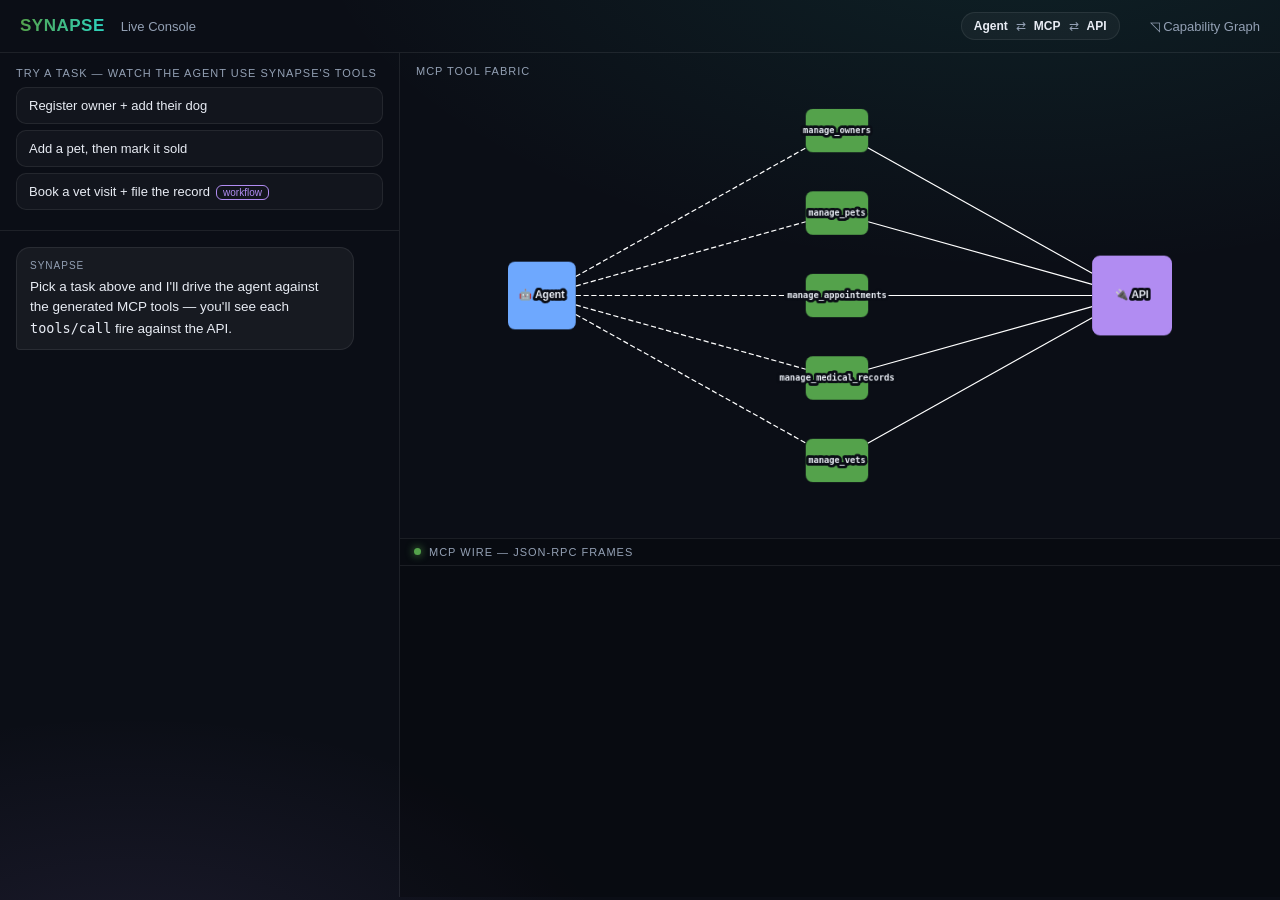
==== frontend/explorer/console.html @ 682a6b5f "Add SYNAPSE Live Console: animated agent ⇄ MCP ⇄ API demo A polished frontend view that visualizes a" ====
<!DOCTYPE html>
<html lang="en">
<head>
  <meta charset="UTF-8" />
  <meta name="viewport" content="width=device-width, initial-scale=1.0" />
  <title>SYNAPSE — Live Console</title>
  <link rel="stylesheet" href="console.css" />
</head>
<body>
  <header id="hdr">
    <span class="logo">SYNAPSE</span>
    <span class="tagline">Live Console</span>
    <span class="flow-pill"><b>Agent</b> ⇄ <b>MCP</b> ⇄ <b>API</b></span>
    <nav class="nav"><a href="index.html">◹ Capability Graph</a></nav>
  </header>

  <div id="app">
    <section id="left">
      <div id="tasks">
        <div class="lbl">Try a task — watch the agent use SYNAPSE's tools</div>
        <div id="chiplist"></div>
      </div>
      <div id="chat">
        <div class="msg assistant"><div class="who">SYNAPSE</div>Pick a task above and I'll drive the agent against the generated MCP tools — you'll see each <code>tools/call</code> fire against the API.</div>
      </div>
    </section>

    <section id="right">
      <div id="stage">
        <div class="stage-tag">MCP tool fabric</div>
        <div id="cy"></div>
        <div id="metrics"></div>
      </div>
      <div id="wire">
        <div class="wh"><span class="live"></span> MCP wire — JSON-RPC frames</div>
        <div id="wirelog"></div>
      </div>
    </section>
  </div>

  <script src="vendor/cytoscape.min.js"></script>
  <script src="scenarios.js"></script>
  <script src="console.js"></script>
</body>
</html>
---- frontend/explorer/console.css ----
:root {
  --bg0: #0b0e16;
  --bg1: #11151f;
  --panel: rgba(26, 31, 44, 0.72);
  --border: rgba(255, 255, 255, 0.08);
  --text: #e8ecf4;
  --muted: #93a0b4;
  --green: #54A24B;
  --teal: #2dd4bf;
  --blue: #6ea8fe;
  --purple: #b18cf2;
  --gold: #ffd166;
}
* { box-sizing: border-box; }
html, body { margin: 0; height: 100%; font-family: -apple-system, "Segoe UI", Roboto, sans-serif;
  color: var(--text); overflow: hidden; }
body {
  background:
    radial-gradient(1200px 600px at 80% -10%, rgba(45,212,191,.10), transparent 60%),
    radial-gradient(900px 500px at 10% 110%, rgba(177,140,242,.10), transparent 55%),
    var(--bg0);
}

/* ── header ── */
#hdr { display: flex; align-items: center; gap: 16px; padding: 12px 20px;
  border-bottom: 1px solid var(--border); }
.logo { font-weight: 800; letter-spacing: .5px; font-size: 17px;
  background: linear-gradient(90deg, var(--green), var(--teal)); -webkit-background-clip: text;
  background-clip: text; color: transparent; }
.tagline { color: var(--muted); font-size: 13px; }
.flow-pill { margin-left: auto; display: flex; align-items: center; gap: 8px; font-size: 12px;
  color: var(--muted); background: rgba(255,255,255,.04); border: 1px solid var(--border);
  padding: 6px 12px; border-radius: 999px; }
.flow-pill b { color: var(--text); }
.nav a { color: var(--muted); text-decoration: none; font-size: 13px; margin-left: 14px; }
.nav a:hover { color: var(--text); }

/* ── layout ── */
#app { display: grid; grid-template-columns: 400px 1fr; height: calc(100% - 56px); }
#left { border-right: 1px solid var(--border); display: flex; flex-direction: column; min-height: 0; }
#right { display: grid; grid-template-rows: 1.35fr 1fr; min-height: 0; }

/* ── task chips ── */
#tasks { padding: 14px 16px; border-bottom: 1px solid var(--border); }
#tasks .lbl { font-size: 11px; text-transform: uppercase; letter-spacing: 1px; color: var(--muted); margin-bottom: 8px; }
.chip { display: block; width: 100%; text-align: left; margin: 6px 0; padding: 10px 12px;
  background: rgba(255,255,255,.03); border: 1px solid var(--border); border-radius: 10px;
  color: var(--text); cursor: pointer; font-size: 13px; transition: .15s; }
.chip:hover:not(:disabled) { background: rgba(84,162,75,.14); border-color: var(--green); transform: translateY(-1px); }
.chip:disabled { opacity: .45; cursor: default; }
.chip .wf { font-size: 10px; color: var(--purple); border: 1px solid var(--purple); border-radius: 6px; padding: 1px 6px; margin-left: 6px; }

/* ── transcript ── */
#chat { flex: 1; overflow-y: auto; padding: 16px; display: flex; flex-direction: column; gap: 12px; min-height: 0; }
.msg { max-width: 92%; padding: 10px 13px; border-radius: 14px; font-size: 13.5px; line-height: 1.5;
  animation: rise .35s ease; white-space: pre-wrap; }
.msg.user { align-self: flex-end; background: linear-gradient(135deg, #2b62d6, #3b7be0); color: #fff; border-bottom-right-radius: 4px; }
.msg.assistant { align-self: flex-start; background: rgba(255,255,255,.05); border: 1px solid var(--border); border-bottom-left-radius: 4px; }
.msg.assistant.final { border-color: var(--green); box-shadow: 0 0 0 1px rgba(84,162,75,.4), 0 6px 24px rgba(84,162,75,.12); }
.msg .who { font-size: 10px; text-transform: uppercase; letter-spacing: 1px; color: var(--muted); margin-bottom: 4px; }

/* ── tool-call card ── */
.toolcard { align-self: flex-start; width: 92%; border-radius: 12px; overflow: hidden;
  border: 1px solid var(--border); background: rgba(255,255,255,.03); animation: rise .35s ease; }
.toolcard .tc-head { display: flex; align-items: center; gap: 8px; padding: 8px 12px;
  background: rgba(84,162,75,.10); border-bottom: 1px solid var(--border); font-size: 12.5px; }
.toolcard .tc-name { font-weight: 700; color: var(--green); font-family: ui-monospace, Menlo, monospace; }
.toolcard .tc-status { margin-left: auto; font-size: 11px; display: flex; align-items: center; gap: 6px; color: var(--muted); }
.toolcard.ok .tc-status { color: var(--teal); }
.toolcard pre { margin: 0; padding: 9px 12px; font-family: ui-monospace, Menlo, monospace;
  font-size: 11.5px; color: #cdd6e4; white-space: pre-wrap; word-break: break-word; }
.toolcard .tc-resp { border-top: 1px dashed var(--border); background: rgba(45,212,191,.05); }
.spinner { width: 11px; height: 11px; border: 2px solid rgba(255,255,255,.25); border-top-color: var(--teal);
  border-radius: 50%; animation: spin .7s linear infinite; }
.dotok { color: var(--teal); }

/* ── graph stage ── */
#stage { position: relative; }
#cy { position: absolute; inset: 0; }
#metrics { position: absolute; left: 16px; bottom: 14px; display: none; gap: 10px; align-items: center;
  background: var(--panel); border: 1px solid var(--border); border-radius: 12px; padding: 9px 14px;
  font-size: 12.5px; box-shadow: 0 8px 30px rgba(0,0,0,.4); }
#metrics.show { display: flex; }
#metrics .ok { color: var(--green); font-weight: 700; }
#metrics .save { color: var(--gold); }
.stage-tag { position: absolute; top: 12px; left: 16px; font-size: 11px; letter-spacing: 1px;
  text-transform: uppercase; color: var(--muted); }

/* ── MCP wire panel ── */
#wire { border-top: 1px solid var(--border); display: flex; flex-direction: column; min-height: 0; background: rgba(0,0,0,.25); }
#wire .wh { display: flex; align-items: center; gap: 8px; padding: 7px 14px; border-bottom: 1px solid var(--border);
  font-size: 11px; text-transform: uppercase; letter-spacing: 1px; color: var(--muted); }
#wire .live { width: 7px; height: 7px; border-radius: 50%; background: var(--green); box-shadow: 0 0 8px var(--green); }
#wirelog { flex: 1; overflow-y: auto; padding: 10px 14px; font-family: ui-monospace, Menlo, monospace; font-size: 11.5px; line-height: 1.55; }
.frame { margin: 2px 0; animation: rise .25s ease; }
.frame .dir { color: var(--muted); }
.frame.req .k { color: var(--blue); } .frame.res .k { color: var(--teal); }
.frame .k { color: var(--blue); } .frame .s { color: #c3e88d; } .frame .n { color: var(--gold); }

@keyframes spin { to { transform: rotate(360deg); } }
@keyframes rise { from { opacity: 0; transform: translateY(6px); } to { opacity: 1; transform: none; } }
@keyframes blink { 50% { opacity: .3; } }
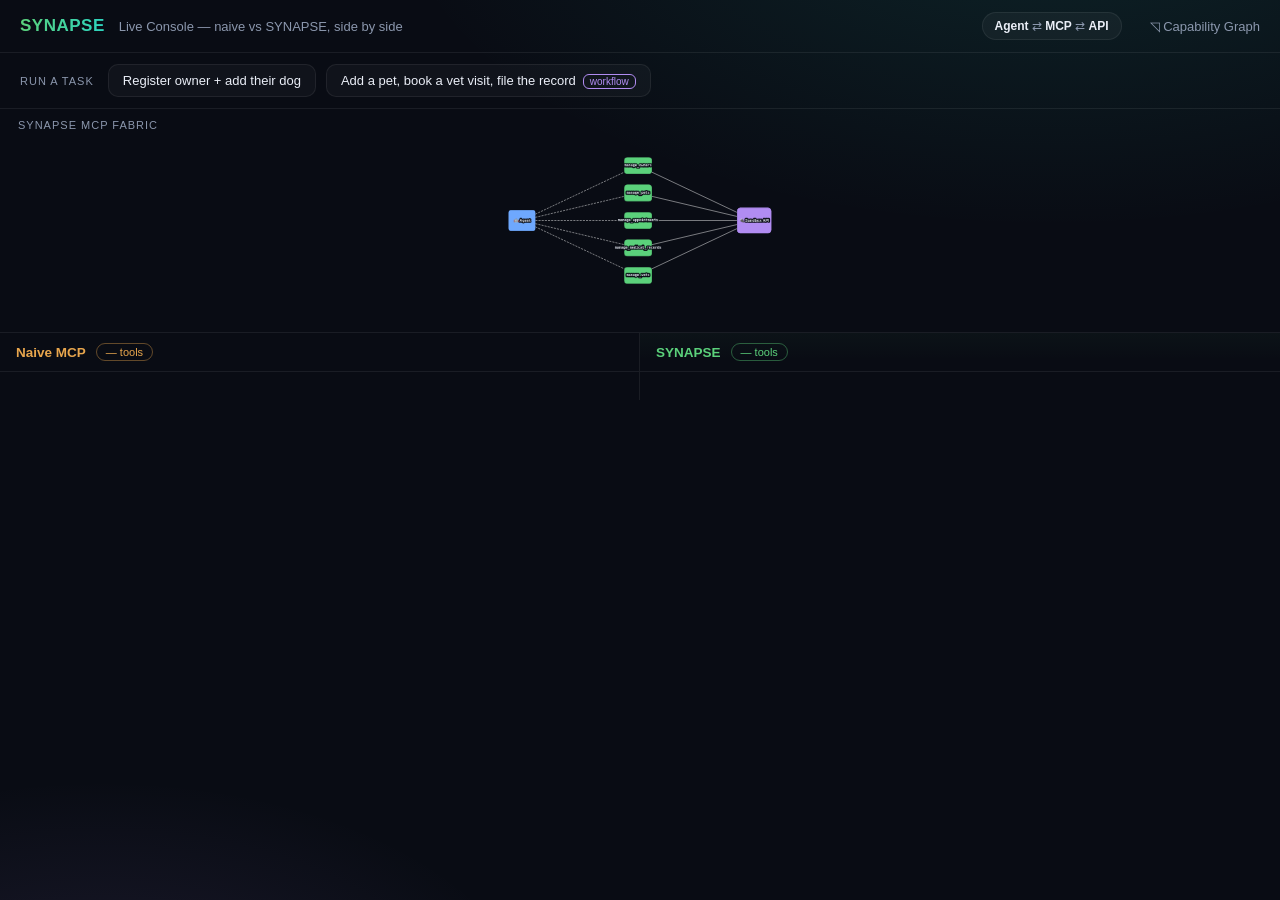
==== commit 72de59d9: "Live Console v2: real recorded transcripts, naive vs SYNAPSE side-by-side, tuned visuals - Recorder " ====
--- a/frontend/explorer/console.html
+++ b/frontend/explorer/console.html
@@ -9,37 +9,48 @@
 <body>
   <header id="hdr">
     <span class="logo">SYNAPSE</span>
-    <span class="tagline">Live Console</span>
+    <span class="tagline">Live Console — naive vs SYNAPSE, side by side</span>
     <span class="flow-pill"><b>Agent</b> ⇄ <b>MCP</b> ⇄ <b>API</b></span>
     <nav class="nav"><a href="index.html">◹ Capability Graph</a></nav>
   </header>
 
-  <div id="app">
-    <section id="left">
-      <div id="tasks">
-        <div class="lbl">Try a task — watch the agent use SYNAPSE's tools</div>
-        <div id="chiplist"></div>
-      </div>
-      <div id="chat">
-        <div class="msg assistant"><div class="who">SYNAPSE</div>Pick a task above and I'll drive the agent against the generated MCP tools — you'll see each <code>tools/call</code> fire against the API.</div>
-      </div>
-    </section>
+  <div id="tasks">
+    <span class="lbl">Run a task</span>
+    <div id="chiplist" style="display:flex;gap:10px;flex-wrap:wrap;"></div>
+  </div>
 
-    <section id="right">
-      <div id="stage">
-        <div class="stage-tag">MCP tool fabric</div>
-        <div id="cy"></div>
-        <div id="metrics"></div>
-      </div>
-      <div id="wire">
-        <div class="wh"><span class="live"></span> MCP wire — JSON-RPC frames</div>
-        <div id="wirelog"></div>
-      </div>
-    </section>
+  <div id="body">
+    <div id="stage">
+      <div class="stage-tag">SYNAPSE MCP fabric</div>
+      <div id="cy"></div>
+    </div>
+
+    <div id="prompt"><span class="you">You</span><span class="ptext"></span></div>
+
+    <div id="lanes">
+      <section class="lane naive">
+        <div class="lane-head">
+          <span class="lane-title">Naive MCP</span>
+          <span class="count-badge">— tools</span>
+          <span class="lane-status"></span>
+        </div>
+        <div class="lane-body"></div>
+      </section>
+      <section class="lane synapse">
+        <div class="lane-head">
+          <span class="lane-title">SYNAPSE</span>
+          <span class="count-badge">— tools</span>
+          <span class="lane-status"></span>
+        </div>
+        <div class="lane-body"></div>
+      </section>
+    </div>
+
+    <div id="verdict"></div>
   </div>
 
   <script src="vendor/cytoscape.min.js"></script>
-  <script src="scenarios.js"></script>
+  <script src="transcripts.js"></script>
   <script src="console.js"></script>
 </body>
 </html>
--- a/frontend/explorer/console.css
+++ b/frontend/explorer/console.css
@@ -1,102 +1,107 @@
 :root {
-  --bg0: #0b0e16;
-  --bg1: #11151f;
-  --panel: rgba(26, 31, 44, 0.72);
-  --border: rgba(255, 255, 255, 0.08);
-  --text: #e8ecf4;
-  --muted: #93a0b4;
-  --green: #54A24B;
+  --bg0: #090c14;
+  --bg1: #0f1422;
+  --panel: #141a28;
+  --border: rgba(255, 255, 255, 0.07);
+  --text: #eaeef7;
+  --muted: #8b97ad;
+  --green: #5bd17b;
   --teal: #2dd4bf;
   --blue: #6ea8fe;
   --purple: #b18cf2;
   --gold: #ffd166;
+  --amber: #e8a64d;
+  --red: #ef5d6b;
 }
 * { box-sizing: border-box; }
-html, body { margin: 0; height: 100%; font-family: -apple-system, "Segoe UI", Roboto, sans-serif;
-  color: var(--text); overflow: hidden; }
+html, body { margin: 0; height: 100%; overflow: hidden;
+  font-family: -apple-system, "Segoe UI", Roboto, sans-serif; color: var(--text); }
 body {
   background:
-    radial-gradient(1200px 600px at 80% -10%, rgba(45,212,191,.10), transparent 60%),
-    radial-gradient(900px 500px at 10% 110%, rgba(177,140,242,.10), transparent 55%),
+    radial-gradient(1100px 560px at 82% -12%, rgba(45,212,191,.12), transparent 60%),
+    radial-gradient(820px 480px at 8% 116%, rgba(177,140,242,.12), transparent 55%),
     var(--bg0);
 }
 
-/* ── header ── */
-#hdr { display: flex; align-items: center; gap: 16px; padding: 12px 20px;
-  border-bottom: 1px solid var(--border); }
+/* header */
+#hdr { display: flex; align-items: center; gap: 14px; padding: 12px 20px; border-bottom: 1px solid var(--border); }
 .logo { font-weight: 800; letter-spacing: .5px; font-size: 17px;
-  background: linear-gradient(90deg, var(--green), var(--teal)); -webkit-background-clip: text;
-  background-clip: text; color: transparent; }
+  background: linear-gradient(90deg, var(--green), var(--teal)); -webkit-background-clip: text; background-clip: text; color: transparent; }
 .tagline { color: var(--muted); font-size: 13px; }
-.flow-pill { margin-left: auto; display: flex; align-items: center; gap: 8px; font-size: 12px;
-  color: var(--muted); background: rgba(255,255,255,.04); border: 1px solid var(--border);
-  padding: 6px 12px; border-radius: 999px; }
+.flow-pill { margin-left: auto; font-size: 12px; color: var(--muted);
+  background: rgba(255,255,255,.04); border: 1px solid var(--border); padding: 6px 12px; border-radius: 999px; }
 .flow-pill b { color: var(--text); }
 .nav a { color: var(--muted); text-decoration: none; font-size: 13px; margin-left: 14px; }
 .nav a:hover { color: var(--text); }
 
-/* ── layout ── */
-#app { display: grid; grid-template-columns: 400px 1fr; height: calc(100% - 56px); }
-#left { border-right: 1px solid var(--border); display: flex; flex-direction: column; min-height: 0; }
-#right { display: grid; grid-template-rows: 1.35fr 1fr; min-height: 0; }
+/* tasks */
+#tasks { display: flex; align-items: center; gap: 10px; padding: 11px 20px; border-bottom: 1px solid var(--border); flex-wrap: wrap; }
+#tasks .lbl { font-size: 11px; text-transform: uppercase; letter-spacing: 1px; color: var(--muted); margin-right: 4px; }
+.chip { padding: 8px 14px; background: rgba(255,255,255,.03); border: 1px solid var(--border);
+  border-radius: 10px; color: var(--text); cursor: pointer; font-size: 13px; transition: .15s; }
+.chip:hover:not(:disabled) { background: rgba(91,209,123,.14); border-color: var(--green); transform: translateY(-1px); }
+.chip:disabled { opacity: .4; cursor: default; }
+.chip .wf { font-size: 10px; color: var(--purple); border: 1px solid var(--purple); border-radius: 6px; padding: 1px 6px; margin-left: 7px; }
 
-/* ── task chips ── */
-#tasks { padding: 14px 16px; border-bottom: 1px solid var(--border); }
-#tasks .lbl { font-size: 11px; text-transform: uppercase; letter-spacing: 1px; color: var(--muted); margin-bottom: 8px; }
-.chip { display: block; width: 100%; text-align: left; margin: 6px 0; padding: 10px 12px;
-  background: rgba(255,255,255,.03); border: 1px solid var(--border); border-radius: 10px;
-  color: var(--text); cursor: pointer; font-size: 13px; transition: .15s; }
-.chip:hover:not(:disabled) { background: rgba(84,162,75,.14); border-color: var(--green); transform: translateY(-1px); }
-.chip:disabled { opacity: .45; cursor: default; }
-.chip .wf { font-size: 10px; color: var(--purple); border: 1px solid var(--purple); border-radius: 6px; padding: 1px 6px; margin-left: 6px; }
+/* layout */
+#body { height: calc(100% - 110px); display: grid; grid-template-rows: minmax(168px, 224px) auto 1fr auto; min-height: 0; }
 
-/* ── transcript ── */
-#chat { flex: 1; overflow-y: auto; padding: 16px; display: flex; flex-direction: column; gap: 12px; min-height: 0; }
-.msg { max-width: 92%; padding: 10px 13px; border-radius: 14px; font-size: 13.5px; line-height: 1.5;
-  animation: rise .35s ease; white-space: pre-wrap; }
-.msg.user { align-self: flex-end; background: linear-gradient(135deg, #2b62d6, #3b7be0); color: #fff; border-bottom-right-radius: 4px; }
-.msg.assistant { align-self: flex-start; background: rgba(255,255,255,.05); border: 1px solid var(--border); border-bottom-left-radius: 4px; }
-.msg.assistant.final { border-color: var(--green); box-shadow: 0 0 0 1px rgba(84,162,75,.4), 0 6px 24px rgba(84,162,75,.12); }
-.msg .who { font-size: 10px; text-transform: uppercase; letter-spacing: 1px; color: var(--muted); margin-bottom: 4px; }
+/* graph stage */
+#stage { position: relative; border-bottom: 1px solid var(--border); }
+#cy { position: absolute; inset: 0; }
+.stage-tag { position: absolute; top: 10px; left: 18px; font-size: 11px; letter-spacing: 1px; text-transform: uppercase; color: var(--muted); }
 
-/* ── tool-call card ── */
-.toolcard { align-self: flex-start; width: 92%; border-radius: 12px; overflow: hidden;
-  border: 1px solid var(--border); background: rgba(255,255,255,.03); animation: rise .35s ease; }
-.toolcard .tc-head { display: flex; align-items: center; gap: 8px; padding: 8px 12px;
-  background: rgba(84,162,75,.10); border-bottom: 1px solid var(--border); font-size: 12.5px; }
-.toolcard .tc-name { font-weight: 700; color: var(--green); font-family: ui-monospace, Menlo, monospace; }
-.toolcard .tc-status { margin-left: auto; font-size: 11px; display: flex; align-items: center; gap: 6px; color: var(--muted); }
-.toolcard.ok .tc-status { color: var(--teal); }
-.toolcard pre { margin: 0; padding: 9px 12px; font-family: ui-monospace, Menlo, monospace;
-  font-size: 11.5px; color: #cdd6e4; white-space: pre-wrap; word-break: break-word; }
-.toolcard .tc-resp { border-top: 1px dashed var(--border); background: rgba(45,212,191,.05); }
-.spinner { width: 11px; height: 11px; border: 2px solid rgba(255,255,255,.25); border-top-color: var(--teal);
-  border-radius: 50%; animation: spin .7s linear infinite; }
-.dotok { color: var(--teal); }
+/* prompt bar */
+#prompt { padding: 12px 20px; border-bottom: 1px solid var(--border); display: none; align-items: flex-start; gap: 10px; }
+#prompt.show { display: flex; }
+#prompt .you { font-size: 10px; text-transform: uppercase; letter-spacing: 1px; color: var(--blue); padding-top: 2px; }
+#prompt .ptext { font-size: 14px; line-height: 1.5; }
 
-/* ── graph stage ── */
-#stage { position: relative; }
-#cy { position: absolute; inset: 0; }
-#metrics { position: absolute; left: 16px; bottom: 14px; display: none; gap: 10px; align-items: center;
-  background: var(--panel); border: 1px solid var(--border); border-radius: 12px; padding: 9px 14px;
-  font-size: 12.5px; box-shadow: 0 8px 30px rgba(0,0,0,.4); }
-#metrics.show { display: flex; }
-#metrics .ok { color: var(--green); font-weight: 700; }
-#metrics .save { color: var(--gold); }
-.stage-tag { position: absolute; top: 12px; left: 16px; font-size: 11px; letter-spacing: 1px;
-  text-transform: uppercase; color: var(--muted); }
+/* lanes */
+#lanes { display: grid; grid-template-columns: 1fr 1fr; min-height: 0; }
+.lane { display: flex; flex-direction: column; min-height: 0; border-right: 1px solid var(--border); }
+.lane:last-child { border-right: none; }
+.lane-head { display: flex; align-items: center; gap: 10px; padding: 10px 16px; border-bottom: 1px solid var(--border); }
+.lane-title { font-weight: 700; font-size: 13.5px; }
+.lane.naive .lane-title { color: var(--amber); }
+.lane.synapse .lane-title { color: var(--green); }
+.count-badge { font-size: 11px; padding: 2px 9px; border-radius: 999px; border: 1px solid var(--border); color: var(--muted); }
+.lane.naive .count-badge { color: var(--amber); border-color: rgba(232,166,77,.4); }
+.lane.synapse .count-badge { color: var(--green); border-color: rgba(91,209,123,.4); }
+.lane-status { margin-left: auto; font-size: 11.5px; color: var(--muted); }
+.lane-body { flex: 1; overflow-y: auto; padding: 14px 16px; display: flex; flex-direction: column; gap: 10px; min-height: 0; }
+.lane.synapse { background: linear-gradient(180deg, rgba(91,209,123,.035), transparent 40%); }
 
-/* ── MCP wire panel ── */
-#wire { border-top: 1px solid var(--border); display: flex; flex-direction: column; min-height: 0; background: rgba(0,0,0,.25); }
-#wire .wh { display: flex; align-items: center; gap: 8px; padding: 7px 14px; border-bottom: 1px solid var(--border);
-  font-size: 11px; text-transform: uppercase; letter-spacing: 1px; color: var(--muted); }
-#wire .live { width: 7px; height: 7px; border-radius: 50%; background: var(--green); box-shadow: 0 0 8px var(--green); }
-#wirelog { flex: 1; overflow-y: auto; padding: 10px 14px; font-family: ui-monospace, Menlo, monospace; font-size: 11.5px; line-height: 1.55; }
-.frame { margin: 2px 0; animation: rise .25s ease; }
-.frame .dir { color: var(--muted); }
-.frame.req .k { color: var(--blue); } .frame.res .k { color: var(--teal); }
-.frame .k { color: var(--blue); } .frame .s { color: #c3e88d; } .frame .n { color: var(--gold); }
+/* messages + cards */
+.bubble { font-size: 13px; line-height: 1.5; color: var(--muted); animation: rise .3s ease; }
+.bubble.plan::before { content: "▸ "; color: var(--text); }
+.bubble.final { color: var(--text); background: rgba(91,209,123,.08); border: 1px solid rgba(91,209,123,.35);
+  padding: 9px 12px; border-radius: 10px; box-shadow: 0 0 22px rgba(91,209,123,.10); }
+.lane.naive .bubble.final { background: rgba(232,166,77,.08); border-color: rgba(232,166,77,.35); box-shadow: none; }
+
+.tcard { border: 1px solid var(--border); border-radius: 11px; overflow: hidden; background: rgba(255,255,255,.025); animation: rise .3s ease; }
+.tcard .h { display: flex; align-items: center; gap: 8px; padding: 7px 11px; font-size: 12px; border-bottom: 1px solid var(--border); background: rgba(110,168,254,.06); }
+.tcard .h .mc { color: var(--muted); font-family: ui-monospace, Menlo, monospace; font-size: 10.5px; }
+.tcard .h .nm { font-weight: 700; font-family: ui-monospace, Menlo, monospace; }
+.lane.synapse .tcard .h .nm { color: var(--green); }
+.lane.naive .tcard .h .nm { color: var(--amber); }
+.tcard .h .st { margin-left: auto; font-size: 11px; color: var(--muted); display: flex; align-items: center; gap: 6px; }
+.tcard.ok .h .st { color: var(--teal); } .tcard.ok .h { background: rgba(45,212,191,.07); }
+.tcard.err { border-color: rgba(239,93,107,.5); }
+.tcard.err .h { background: rgba(239,93,107,.12); } .tcard.err .h .st { color: var(--red); }
+.tcard pre { margin: 0; padding: 8px 11px; font-family: ui-monospace, Menlo, monospace; font-size: 11px; color: #cbd5e8; white-space: pre-wrap; word-break: break-word; }
+.tcard .resp { border-top: 1px dashed var(--border); background: rgba(255,255,255,.02); }
+.spinner { width: 11px; height: 11px; border: 2px solid rgba(255,255,255,.22); border-top-color: var(--teal); border-radius: 50%; animation: spin .7s linear infinite; }
+
+/* verdict */
+#verdict { display: none; align-items: center; justify-content: center; gap: 22px; padding: 12px 20px;
+  border-top: 1px solid var(--border); background: rgba(0,0,0,.28); font-size: 13px; }
+#verdict.show { display: flex; }
+#verdict .v { display: flex; align-items: center; gap: 8px; }
+#verdict .tag { font-weight: 700; }
+#verdict .tag.naive { color: var(--amber); } #verdict .tag.synapse { color: var(--green); }
+#verdict .nums { color: var(--muted); }
+#verdict .win { color: var(--gold); font-weight: 700; padding: 4px 12px; border: 1px solid rgba(255,209,102,.4); border-radius: 999px; }
 
 @keyframes spin { to { transform: rotate(360deg); } }
 @keyframes rise { from { opacity: 0; transform: translateY(6px); } to { opacity: 1; transform: none; } }
-@keyframes blink { 50% { opacity: .3; } }
